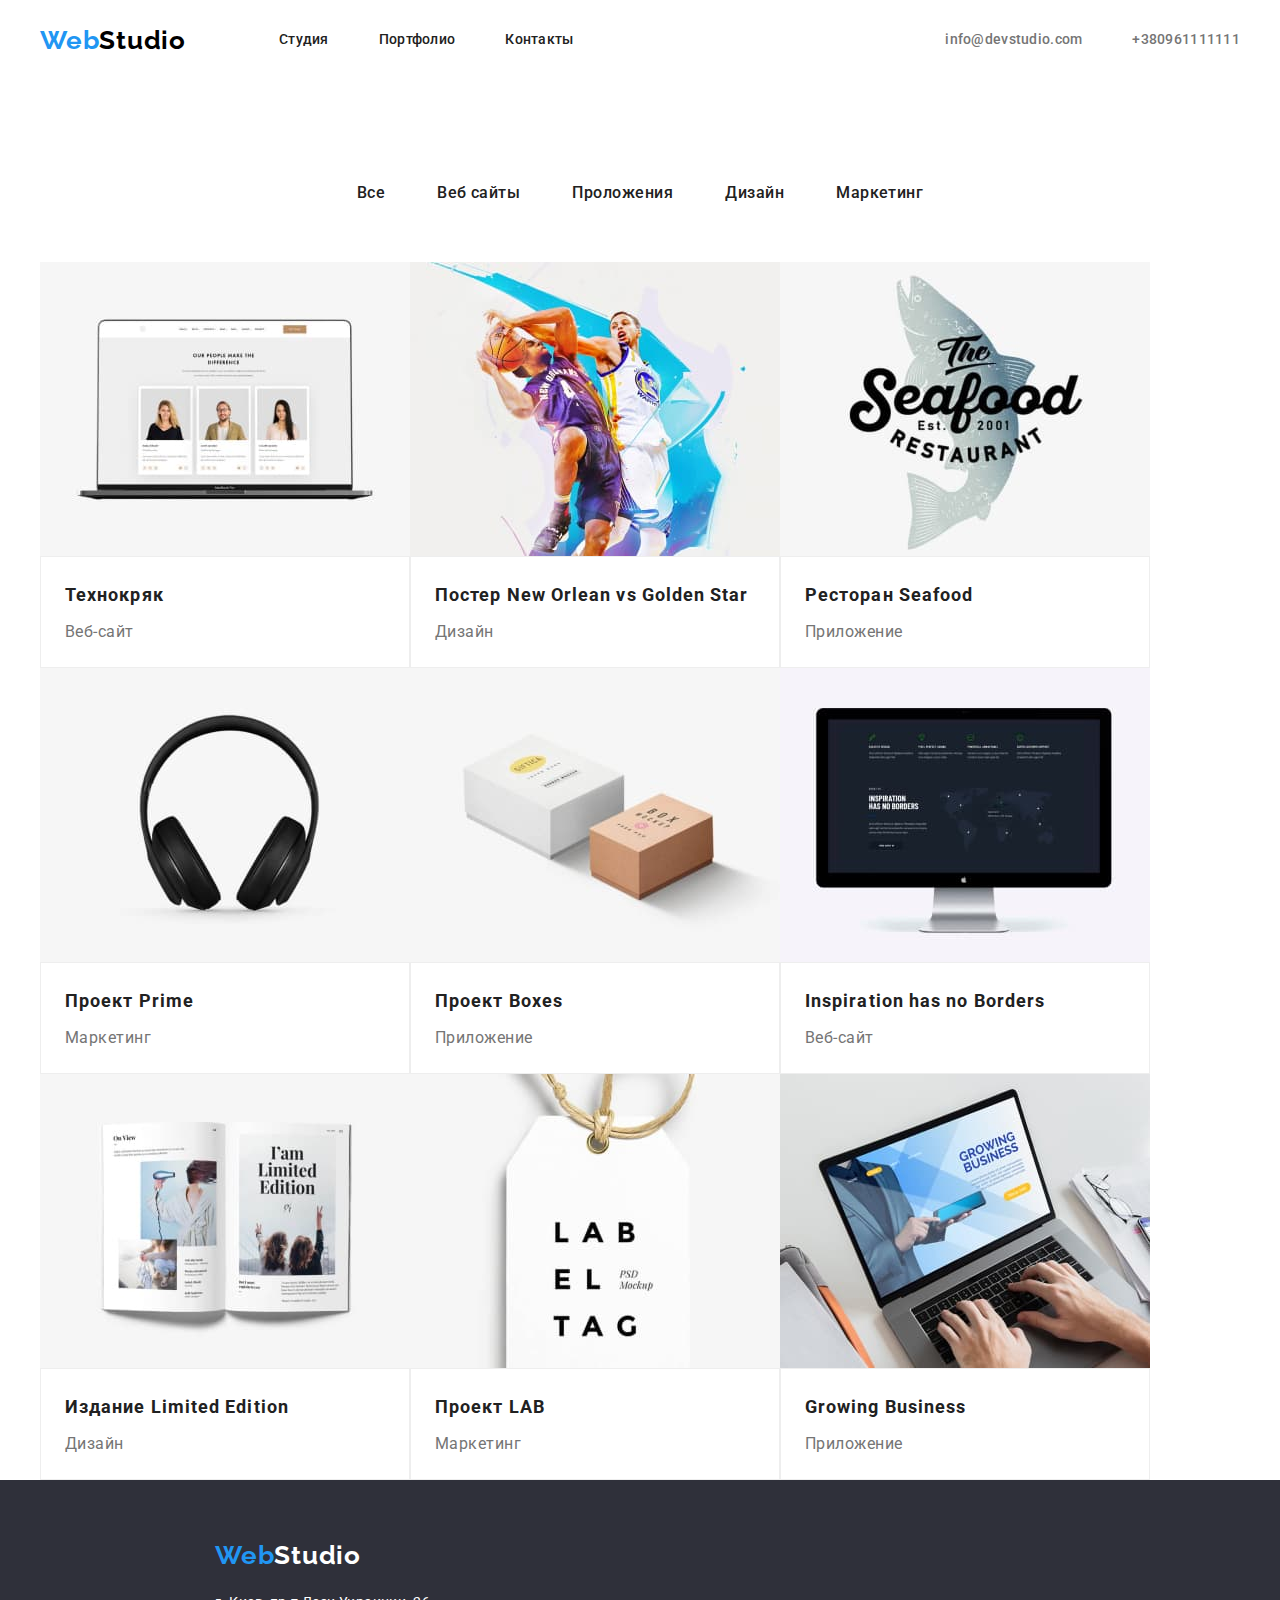
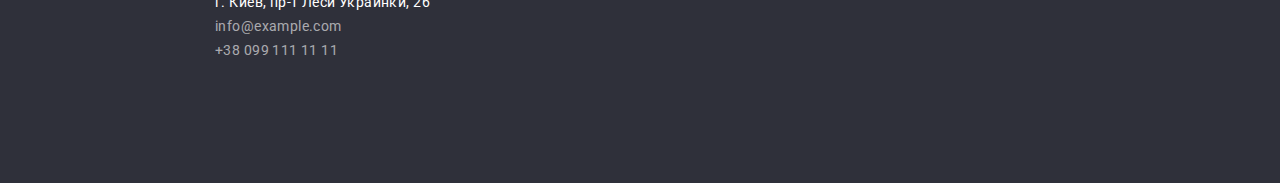
==== portfolio.html @ 714eb47f "HW3 start" ====
<!DOCTYPE html>
<html lang="en">
<head>
    <meta charset="UTF-8">
    <meta http-equiv="X-UA-Compatible" content="IE=edge">
    <meta name="viewport" content="width=device-width, initial-scale=1.0">
    <title>Document</title>
    <link rel="preconnect" href="https://fonts.googleapis.com">
    <link rel="preconnect" href="https://fonts.gstatic.com" crossorigin>
    <link href="https://fonts.googleapis.com/css2?family=Raleway:wght@700&family=Roboto:wght@400;500;700;900&display=swap"
        rel="stylesheet">
    <link rel="stylesheet" href="https://cdnjs.cloudflare.com/ajax/libs/modern-normalize/1.1.0/modern-normalize.min.css"
        integrity="sha512-wpPYUAdjBVSE4KJnH1VR1HeZfpl1ub8YT/NKx4PuQ5NmX2tKuGu6U/JRp5y+Y8XG2tV+wKQpNHVUX03MfMFn9Q=="
        crossorigin="anonymous" referrerpolicy="no-referrer" />
    <link rel="stylesheet" href="./css/styles.css">
</head>
<body>
    <!--портфолио-->
    <header class="header-container">
        <div class="container">
            <nav class="main-nav">
                <a href="" lang="en" class="logo"><span class="logo-web">Web</span>Studio</a>
                <ul class="header-nav list">
                    <li class="item"><a href="./index.html" class="header-nav link">Студия</a></li>
                    <li class="item"><a href="./portfolio.html" class="header-nav link">Портфолио</a></li>
                    <li class="item"><a href="" class="header-nav link">Контакты</a></li>
                </ul>
                <div class="header-contact">
                    <ul class="header-auth list">
                        <li class="item"><a href="" class="header-auth link">info@devstudio.com</a></li>
                        <li class="item"><a href="tel:+380961111111" class="header-auth link">+380961111111</a></li>
                    </ul>
                </div>
            </nav>
        </div>
    </header>
    <!--галерея-->
    <main>
    <section class="gallary">
        <div class="container">
         <ul class="gallery-list list">
            <li><button type="button" class="gallary-button">Все</button></li>
            <li><button type="button" class="gallary-button">Веб сайты</button></li>
            <li><button type="button" class="gallary-button">Проложения</button></li>
            <li><button type="button" class="gallary-button">Дизайн</button></li>
            <li><button type="button" class="gallary-button">Маркетинг</button></li>
         </ul>

        <ul class="secondary-list list">
                <li>
                    <article class="card">
                        <img src="./images/computer2.jpg" alt="computer2" width="370" height="294" class="gallary-img">
                        <div class="img-info">
                            <h3 class="gallery-title title">Технокряк</h3>
                            <p class="gallery-text text">Веб-сайт</p>
                        </div>
                    </article>
                    
                </li>
                <li>
                    <article class="card">
                        <img src="./images/neworlean.jpg" alt="new orlean" width="370" height="294" class="gallary-img">
                        <div class="img-info">
                            <h3 class="gallery-title title">Постер New Orlean vs Golden Star</h3>
                            <p class="gallery-text text">Дизайн</p>
                        </div>
                    </article>
                    
                </li>
                <li>
                    <article class="card">
                        <img src="./images/restoran.jpg" alt="restoran" width="370" height="294" class="gallary-img">
                        <div class="img-info">
                            <h3 class="gallery-title title">Ресторан Seafood</h3>
                            <p class="gallery-text text">Приложение</p>
                        </div>
                    </article>
                    
                </li>
                <li>
                    <article class="card">
                        <img src="./images/prime.jpg" alt="prime" width="370" height="294" class="gallary-img">
                        <div class="img-info">
                            <h3 class="gallery-title">Проект Prime</h3>
                            <p class="gallery-text text">Маркетинг</p>
                        </div>
                    </article>
                    
                </li>
                <li>
                    <article class="card">
                        <img src="./images/boxes.jpg" alt="boxes" width="370" height="294" class="gallary-img">
                        <div class="img-info">
                            <h3 class="gallery-title title">Проект Boxes</h3>
                            <p class="gallery-text text">Приложение</p>
                        </div>
                    </article>

                </li>
                <li>
                    <article class="card">
                        <img src="./images/monotor.jpg" alt="monotor" width="370" height="294" class="gallary-img">
                        <div class="img-info">
                            <h3 class="gallery-title title">Inspiration has no Borders</h3>
                            <p class="gallery-text text">Веб-сайт</p>
                        </div>
                    </article>
                    
                </li>
                <li>
                    <article class="card">
                        <img src="./images/limitededition.jpg" alt="limited edition" width="370" height="294" class="gallary-img">
                        <div class="img-info">
                            <h3 class="gallery-title title">Издание Limited Edition</h3>
                            <p class="gallery-text text">Дизайн</p>
                        </div>
                    </article>
                </li>
                <li>
                    <article class="card">
                        <img src="./images/projectlab.jpg" alt="project lab" width="370" height="294" class="gallary-img">
                        <div class="img-info">
                            <h3 class="gallery-title title">Проект LAB</h3>
                            <p class="gallery-text text">Маркетинг</p>
                        </div>
                    </article>
                    
                   
                </li>
                <li>
                    <article class="card">
                        <img src="./images/growing.jpg" alt="growing" width="370" height="294" class="gallary-img">
                        <div class="img-info">
                            <h3 class="gallery-title title">Growing Business</h3>
                            <p class="gallery-text text">Приложение</p>
                        </div>
                    </article>
                   
                </li>
                </ul>
            </div>
            
    </section>
                               <!--футер-->
<footer class="footer">
    <div class="container-footer">
        <a href="" lang="en" class="logo logo-footer"><span class="logo-web">Web</span>Studio</a>
        <ul class="footer-list list">
            <li class="footer-item">
                <address class="address">
                    <p class="footer-text text">г. Киев, пр-т Леси Украинки, 26</p> <a href="info@example.com"
                        class="address-link">info@example.com</a><br /> <a href="tel+38-099-111-11-11"
                        class="address-link link">+38 099 111 11 11</a>
                </address>
            </li>
        </ul>
    </div>
</footer>
    </main>
    </body>
    
    </html>
---- css/styles.css ----
/* фон header #FFFFFF  */
/* основной фон #F5F5F5 */
/* темный фон #2F303A */
/* серый фон #F5F4FA*/
/* основной текст #757575 */
/* цыет заголовков #212121 */
/* белый цвет #FFFFFF */
/* акцент #2196F3 */

:root {
    --color-text:#757575;
    --color-h:#212121;
    --white-color-text:#FFFFFF;
    --accent:#2196F3;
    --logo-color:#000000;
    --darc-bgc:#2F303A;
    --second-bgc:#F5F5F5;
    --third-bgc-color:#F5F4FA;
}
section {
    display: block;
}
p, h1, h2, h3, h4, h5, h6 {
    margin: 0;
}
ul {
    margin: 0;
    padding: 0;
}
body {
    margin: 0;
    font-family: 'Roboto', sans-serif;
    color: var(--color-text);
}
.list {
    list-style: none;
    margin: 0;
    padding: 0;
}
button {
   cursor: pointer;
}
address {
    font-style: normal;
}
img {
    display: block;
    max-width: 100%;
    height: auto;
}

.section {
    padding-top: 94px;
    padding-bottom: 94px;
}
.header-auth {
    text-decoration: none;
}

.section-title {
    color: var(--color-h);
    font-size: 36px;
    line-height: 1.16;
    text-align: center;
    letter-spacing: 0.03em;
}
.container {
        width: 1200px;
        padding-left: 30px;
        padding-right: 30px;
        margin-left: auto;
        margin-right: auto;
        /* outline: 2px solid red */
}

.visually-hidden {
    position: absolute;
    white-space: nowrap;
    width: 1px;
    height: 1px;
    overflow: hidden;
    border: 0;
    padding: 0;
    clip: rect(0 0 0 0);
    clip-path: inset(50%);
    margin: -1px;
}

/*---------Шапка сайта--------- */
.main-nav {
    display: flex;
    align-items: center;
}
.logo {
    margin-right: 93px;
    color: var(--logo-color);
    font-family: 'Raleway', sans-serif;
    font-weight: 700;
    font-size: 26px;
    line-height: 1.19;
    letter-spacing: 0.03em;
    text-decoration: none;

}
.logo-web {
    color: var(--accent);
}

.header-nav {
    column-gap: 50px;
    display: flex;
    font-weight: 500;
    font-size: 14px;
    line-height: 1.14;
    letter-spacing: 0.02em;
    text-decoration: none
}

.header-nav {
    color: var(--color-h);
}
.header-nav:hover,
.header-nav:focus {
    color: var(--accent);
}
.header-contact {
    margin-left: auto;
    padding-top: 32px;
    padding-bottom: 32px;
}

.header-auth {
        column-gap: 50px;
        display: flex;

        color: var(--accent);
        font-family: 'Roboto';
        font-style: normal;
        font-weight: 500;
        font-size: 14px;
        line-height: 1.14;
        letter-spacing: 0.02em;
        color: #757575;
}

.header-auth.link{
    color: var(--color-text);
}
.header-auth.link:hover,
.header-auth.link:focus {
    color: var(--accent);
}

/* -----------Герой-------- */
.hero {
    background-color: var(--darc-bgc);
    background-color: var(--darc-bgc);
    text-align: center;
    display: block;
    padding-top: 200px;
    padding-bottom: 280px;
        
}

.hero-title {
    max-width: 696px;
    margin: 0 auto 30px;
    color: var(--white-color-text);
    font-weight: 900;
    font-size: 44px;
    line-height: 1.36;
    text-align: center;
    letter-spacing: 0.06em;
    text-transform: uppercase;
}

.hero-button {
    margin: 0 auto;
    display: inline-block;
    padding: 10px 32px;

    color: var(--white-color-text);
    background-color: var(--accent);
    font-family: inherit;
    font-weight: 700;
    font-size: 16px;
    line-height: 1.88;
    display: flex;
    align-items: center;
    text-align: center;
    letter-spacing: 0.06em;
    box-shadow: 0px 4px 4px rgba(0, 0, 0, 0.15);
     border-radius: 4px;
    border: none;
}
.hero-button:hover,
.hero-button:focus {
    background-color: #188CE8;
}


/* -------Преимущества-------- */

.benefits {
    display: flex;
    background-color: var(--second-bgc);
}
 .benefits-list {
    margin-top: 94px;
    margin-bottom: 94px;
    display: flex;
    column-gap: 30px;
 }


.benefits-item-title {
        padding-bottom: 10px;

        font-family: 'Roboto';
        font-style: normal;
        font-weight: 700;
        font-size: 14px;
        line-height: 16px;
        letter-spacing: 0.03em;
        text-transform: uppercase;
        color: #212121;
}

.item-text {
    font-family: 'Roboto';
    font-style: normal;
    font-weight: 400;
    font-size: 14px;
    line-height: 1.71;
    letter-spacing: 0.03em;
    color: #757575;
}

/* --------Примеры работ----- */
.examples-title {color: #212121;}
.examples-list {
    display: flex;
    column-gap: 30px;
}
.examples-title {
        margin-top: 0;
        margin-bottom: 50px;
    
        color: var(--color-h);
    
        font-size: 36px;
        line-height: 1.16;
        text-align: center;
        letter-spacing: 0.03em;
}
.examples-item {
    margin-bottom: 94px;
}
/* ---------Сотрудники-------- */
.employees {
    background-color: var(--third-bgc-color);
}
.employees-list {
    display: flex;
    column-gap: 30px;
}
.employees-item {
    margin-bottom: 94px;
    width: calc((100%-90px)/4);
    background: #FFFFFF;
    box-shadow: 0px 1px 3px rgba(0, 0, 0, 0.12),
                0px 1px 1px rgba(0, 0, 0, 0.14),
                0px 2px 1px rgba(0, 0, 0, 0.2);
    border-radius: 0px 0px 4px 4px;
    overflow: hidden;          
}


.employees-itemw {
    margin-bottom: 10px;
   
    color: var(--color-h);
    font-weight: 500;
    font-size: 16px;
    line-height: 1.18;
    text-align: center;
    letter-spacing: 0.03em;
}
.workers-text {
    padding-top: 30px;
    padding-bottom: 30px;
}
.item-text-emp {
    font-family: 'Roboto';
        font-style: normal;
        font-weight: 400;
        font-size: 16px;
        line-height: 1.18;
        text-align: center;
        letter-spacing: 0.03em;
        color: #757575;
}
.employees-title {
        margin-top: 0;
        margin-bottom: 50px;
        
        color: var(--color-h);
        font-weight: 700;
        font-size: 36px;
        line-height: 1.16;
        text-align: center;
        letter-spacing: 0.03em;
        color: #212121;
    }
/* ---------Footer--------- */
.footer {
    padding-top: 60px;
    padding-bottom: 60px;
    background-color: var(--darc-bgc);
}
.container-footer {
    margin-left: 215px;
}
.logo-footer {
    margin-top: 0;
    
}

.footer-logo {
    color: var(--white-color-text);
}
.logo-footer {
    color: var(--white-color-text);
}
.footer-list {
    margin-bottom: 60px;
    margin-top: 20px;
}

.address {
    color: var(--white-color-text);
    font-style: normal;
    font-weight: 400;
    font-size: 14px;
    line-height: 1.71;
    letter-spacing: 0.03em;
}

.address-link {
    color: rgba(255, 255, 255, 0.6);
    text-decoration: none;
    font-weight: 400;
    font-size: 14px;
    line-height: 1.71;
    letter-spacing: 0.03em;
}

.address-link:hover,
.address-link:focus {
    color: var(--accent);
}



/* --------Портфолио------- */
.gallary {
    margin-top: 94px;
}
.gallary-button {
     padding: 6px 22px;
    text-align: center; 

     color: var(--color-h); 

    font-family: 'Roboto';
        font-style: normal;
        font-weight: 500;
        font-size: 16px;
        line-height: 1.62;
        text-align: center;
        letter-spacing: 0.03em;
        color: #212121;
        border: none;
        background: #FFFFFF;
}
.gallery-list {
    display: flex;
    margin-bottom: 50px;
    justify-content: center;
    column-gap: 8px;
}

.gallary-button:hover,
.gallary-button:focus {
    color: var(--white-color-text);
    background-color: var(--accent);
}
.secondary-list {
    display: flex;
    flex-wrap: wrap;
    
    }
.card {
    flex-basis: calc((100%/3 - 30px));
}
.img-info {
    padding: 20px 24px;
    background: #FFFFFF;
    border: 1px solid #EEEEEE;
}

.gallery-title {
    margin-bottom: 4px;

    color: var(--color-h);
    font-size: 18px;
    line-height: 2;
    letter-spacing: 0.06em;
}

.gallery-text {
    font-size: 16px;
    line-height: 1.88;
    letter-spacing: 0.03em;
}
.footer-logo {text-decoration: none;}
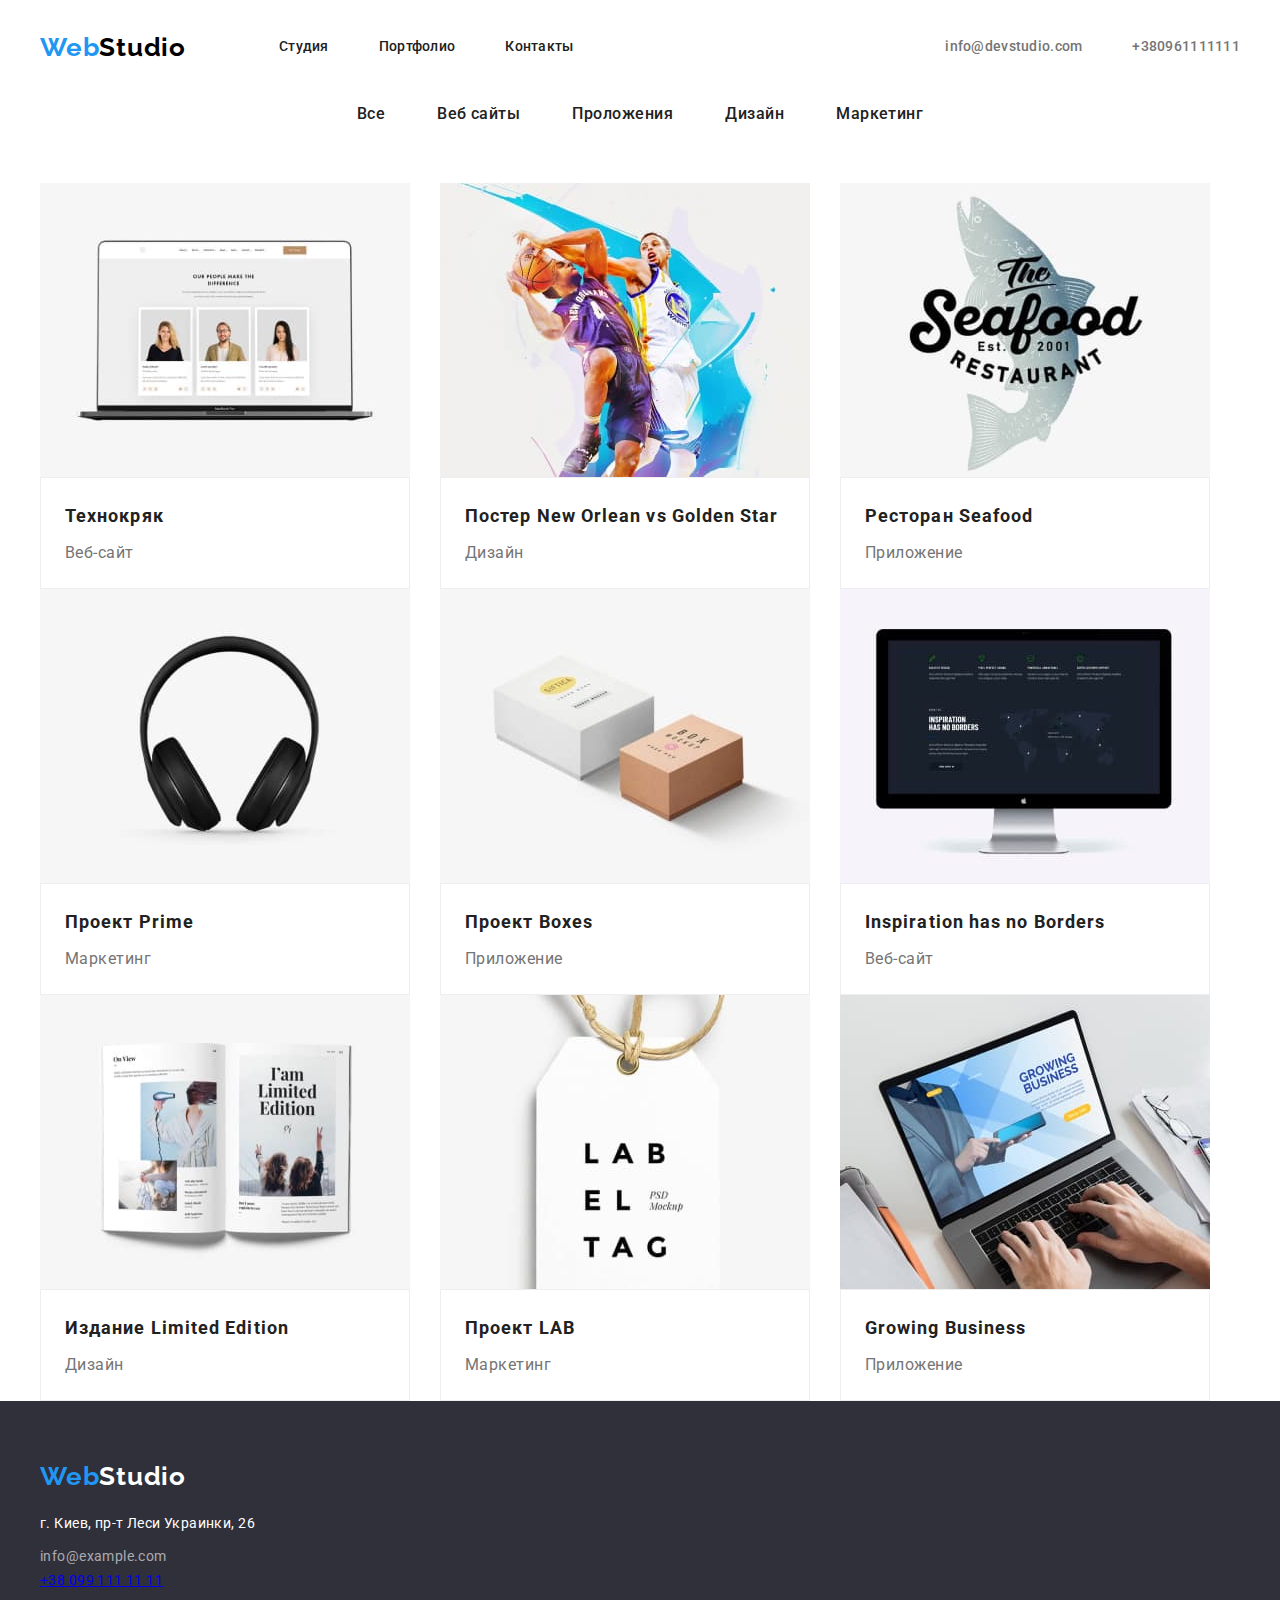
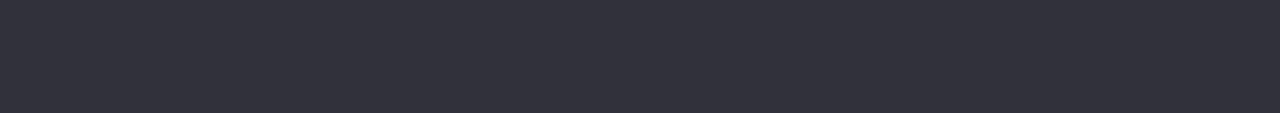
==== commit d272cde9: "внес изменения размеров padding в footer, в галлереи портфолио," ====
--- a/portfolio.html
+++ b/portfolio.html
@@ -37,6 +37,7 @@
     <!--галерея-->
     <main>
     <section class="gallary">
+        <h2 class="visually-hidden">галерея</h2>
         <div class="container">
          <ul class="gallery-list list">
             <li><button type="button" class="gallary-button">Все</button></li>
@@ -143,14 +144,14 @@
     </section>
                                <!--футер-->
 <footer class="footer">
-    <div class="container-footer">
+    <div class="container">
         <a href="" lang="en" class="logo logo-footer"><span class="logo-web">Web</span>Studio</a>
         <ul class="footer-list list">
             <li class="footer-item">
                 <address class="address">
-                    <p class="footer-text text">г. Киев, пр-т Леси Украинки, 26</p> <a href="info@example.com"
-                        class="address-link">info@example.com</a><br /> <a href="tel+38-099-111-11-11"
-                        class="address-link link">+38 099 111 11 11</a>
+                    <p class="footer-text text">г. Киев, пр-т Леси Украинки, 26</p> 
+                    <a href="info@example.com"class="address-link">info@example.com</a><br />            
+                    <a  href="tel+38-099-111-11-11 class="address-link link">+38 099 111 11 11</a>
                 </address>
             </li>
         </ul>
--- a/css/styles.css
+++ b/css/styles.css
@@ -66,8 +66,8 @@
 }
 .container {
         width: 1200px;
-        padding-left: 30px;
-        padding-right: 30px;
+        padding-left: 15px;
+        padding-right: 15px;
         margin-left: auto;
         margin-right: auto;
         /* outline: 2px solid red */
@@ -87,6 +87,10 @@
 }
 
 /*---------Шапка сайта--------- */
+.header-container {
+    padding-top: 32px;
+        padding-bottom: 32px;
+}
 .main-nav {
     display: flex;
     align-items: center;
@@ -125,8 +129,6 @@
 }
 .header-contact {
     margin-left: auto;
-    padding-top: 32px;
-    padding-bottom: 32px;
 }
 
 .header-auth {
@@ -158,7 +160,7 @@
     text-align: center;
     display: block;
     padding-top: 200px;
-    padding-bottom: 280px;
+    padding-bottom: 200px;
         
 }
 
@@ -200,14 +202,26 @@
 
 
 /* -------Преимущества-------- */
-
-.benefits {
-    display: flex;
-    background-color: var(--second-bgc);
-}
- .benefits-list {
+.cont {
+    box-sizing: border-box;
+    padding-left: 15px;
+    padding-right: 15px;
+    width: 1200px;
+    margin-left: auto;
+    margin-right: auto;
+ }
+.benefits-main {
     margin-top: 94px;
     margin-bottom: 94px;
+}
+.benefits-item {
+    max-width: 270px;
+}
+
+.benefits {
+    display: flex;
+}
+ .benefits-list {
     display: flex;
     column-gap: 30px;
  }
@@ -237,15 +251,17 @@
 }
 
 /* --------Примеры работ----- */
+.examples {
+    padding-top: 94px;
+        padding-bottom: 94px;
+}
 .examples-title {color: #212121;}
 .examples-list {
     display: flex;
     column-gap: 30px;
 }
 .examples-title {
-        margin-top: 0;
-        margin-bottom: 50px;
-    
+        padding-bottom: 50px;
         color: var(--color-h);
     
         font-size: 36px;
@@ -253,11 +269,11 @@
         text-align: center;
         letter-spacing: 0.03em;
 }
-.examples-item {
-    margin-bottom: 94px;
-}
+
 /* ---------Сотрудники-------- */
 .employees {
+    padding-top: 30px;
+    padding-bottom: 30px;
     background-color: var(--third-bgc-color);
 }
 .employees-list {
@@ -277,7 +293,7 @@
 
 
 .employees-itemw {
-    margin-bottom: 10px;
+    margin-bottom: 9px;
    
     color: var(--color-h);
     font-weight: 500;
@@ -286,11 +302,11 @@
     text-align: center;
     letter-spacing: 0.03em;
 }
-.workers-text {
-    padding-top: 30px;
-    padding-bottom: 30px;
+.workers-img {
+    margin-bottom: 30px;
 }
 .item-text-emp {
+    margin-bottom: 30px;
     font-family: 'Roboto';
         font-style: normal;
         font-weight: 400;
@@ -301,9 +317,6 @@
         color: #757575;
 }
 .employees-title {
-        margin-top: 0;
-        margin-bottom: 50px;
-        
         color: var(--color-h);
         font-weight: 700;
         font-size: 36px;
@@ -319,7 +332,7 @@
     background-color: var(--darc-bgc);
 }
 .container-footer {
-    margin-left: 215px;
+    /* margin-left: 215px; */
 }
 .logo-footer {
     margin-top: 0;
@@ -347,6 +360,7 @@
 }
 
 .address-link {
+    margin-bottom: 9px;
     color: rgba(255, 255, 255, 0.6);
     text-decoration: none;
     font-weight: 400;
@@ -364,7 +378,7 @@
 
 /* --------Портфолио------- */
 .gallary {
-    margin-top: 94px;
+    /* margin-top: 94px; */
 }
 .gallary-button {
      padding: 6px 22px;
@@ -396,6 +410,7 @@
     background-color: var(--accent);
 }
 .secondary-list {
+    column-gap: 30px;
     display: flex;
     flex-wrap: wrap;
     
@@ -423,4 +438,8 @@
     line-height: 1.88;
     letter-spacing: 0.03em;
 }
-.footer-logo {text-decoration: none;}+.footer-logo {text-decoration: none;}
+
+.footer-text {
+    margin-bottom: 9px;
+}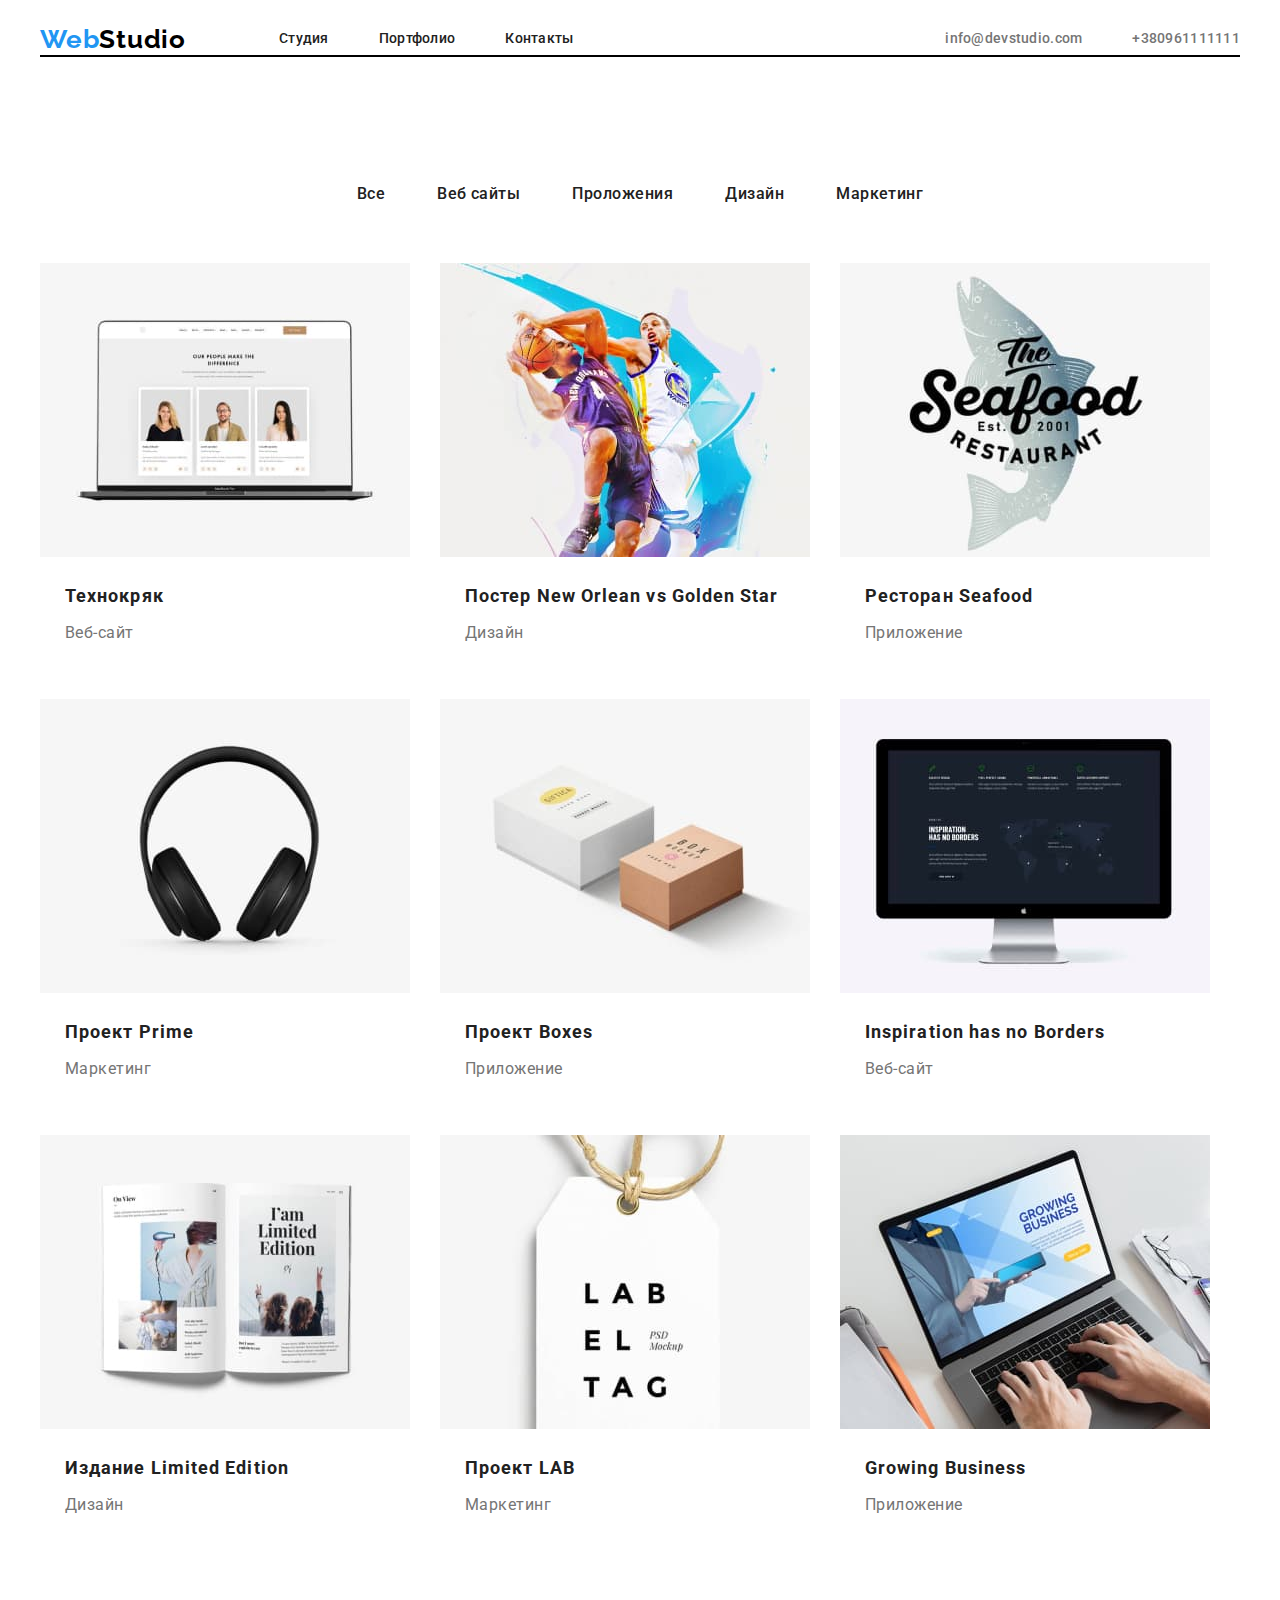
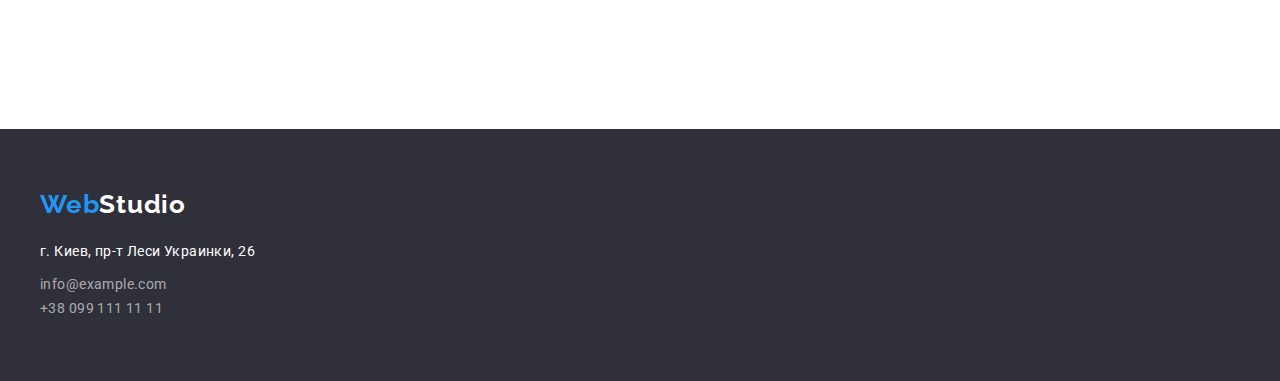
==== commit fe9d1822: "padding" ====
--- a/portfolio.html
+++ b/portfolio.html
@@ -149,9 +149,9 @@
         <ul class="footer-list list">
             <li class="footer-item">
                 <address class="address">
-                    <p class="footer-text text">г. Киев, пр-т Леси Украинки, 26</p> 
-                    <a href="info@example.com"class="address-link">info@example.com</a><br />            
-                    <a  href="tel+38-099-111-11-11 class="address-link link">+38 099 111 11 11</a>
+                    <p class="footer-text text">г. Киев, пр-т Леси Украинки, 26</p> <a href="info@example.com"
+                        class="address-link">info@example.com</a><br /> <a href="tel+38-099-111-11-11"
+                        class="address-link link">+38 099 111 11 11</a>
                 </address>
             </li>
         </ul>
--- a/css/styles.css
+++ b/css/styles.css
@@ -40,9 +40,10 @@
 button {
    cursor: pointer;
 }
-address {
+address { 
     font-style: normal;
 }
+
 img {
     display: block;
     max-width: 100%;
@@ -88,8 +89,8 @@
 
 /*---------Шапка сайта--------- */
 .header-container {
-    padding-top: 32px;
-        padding-bottom: 32px;
+    padding-top: 24px;
+        padding-bottom: 24px;
 }
 .main-nav {
     display: flex;
@@ -211,8 +212,7 @@
     margin-right: auto;
  }
 .benefits-main {
-    margin-top: 94px;
-    margin-bottom: 94px;
+    padding-top: 94px;
 }
 .benefits-item {
     max-width: 270px;
@@ -272,8 +272,8 @@
 
 /* ---------Сотрудники-------- */
 .employees {
-    padding-top: 30px;
-    padding-bottom: 30px;
+    padding-top: 94px;
+    padding-bottom: 94px;
     background-color: var(--third-bgc-color);
 }
 .employees-list {
@@ -281,7 +281,6 @@
     column-gap: 30px;
 }
 .employees-item {
-    margin-bottom: 94px;
     width: calc((100%-90px)/4);
     background: #FFFFFF;
     box-shadow: 0px 1px 3px rgba(0, 0, 0, 0.12),
@@ -317,6 +316,7 @@
         color: #757575;
 }
 .employees-title {
+        padding-bottom: 50px;
         color: var(--color-h);
         font-weight: 700;
         font-size: 36px;
@@ -346,7 +346,6 @@
     color: var(--white-color-text);
 }
 .footer-list {
-    margin-bottom: 60px;
     margin-top: 20px;
 }
 
@@ -378,8 +377,11 @@
 
 /* --------Портфолио------- */
 .gallary {
-    /* margin-top: 94px; */
-}
+    padding-top: 94px;
+    padding-bottom: 94px;
+    
+}
+
 .gallary-button {
      padding: 6px 22px;
     text-align: center; 
@@ -410,7 +412,8 @@
     background-color: var(--accent);
 }
 .secondary-list {
-    column-gap: 30px;
+    margin-bottom: 94px;
+    gap: 30px;
     display: flex;
     flex-wrap: wrap;
     
@@ -421,7 +424,7 @@
 .img-info {
     padding: 20px 24px;
     background: #FFFFFF;
-    border: 1px solid #EEEEEE;
+    border: 1px solid #ffffff;
 }
 
 .gallery-title {
@@ -442,4 +445,11 @@
 
 .footer-text {
     margin-bottom: 9px;
-}+}
+.address > a  {
+    padding-bottom: 9px;
+}
+
+.main-nav {
+    border-bottom: 2px solid black;
+}
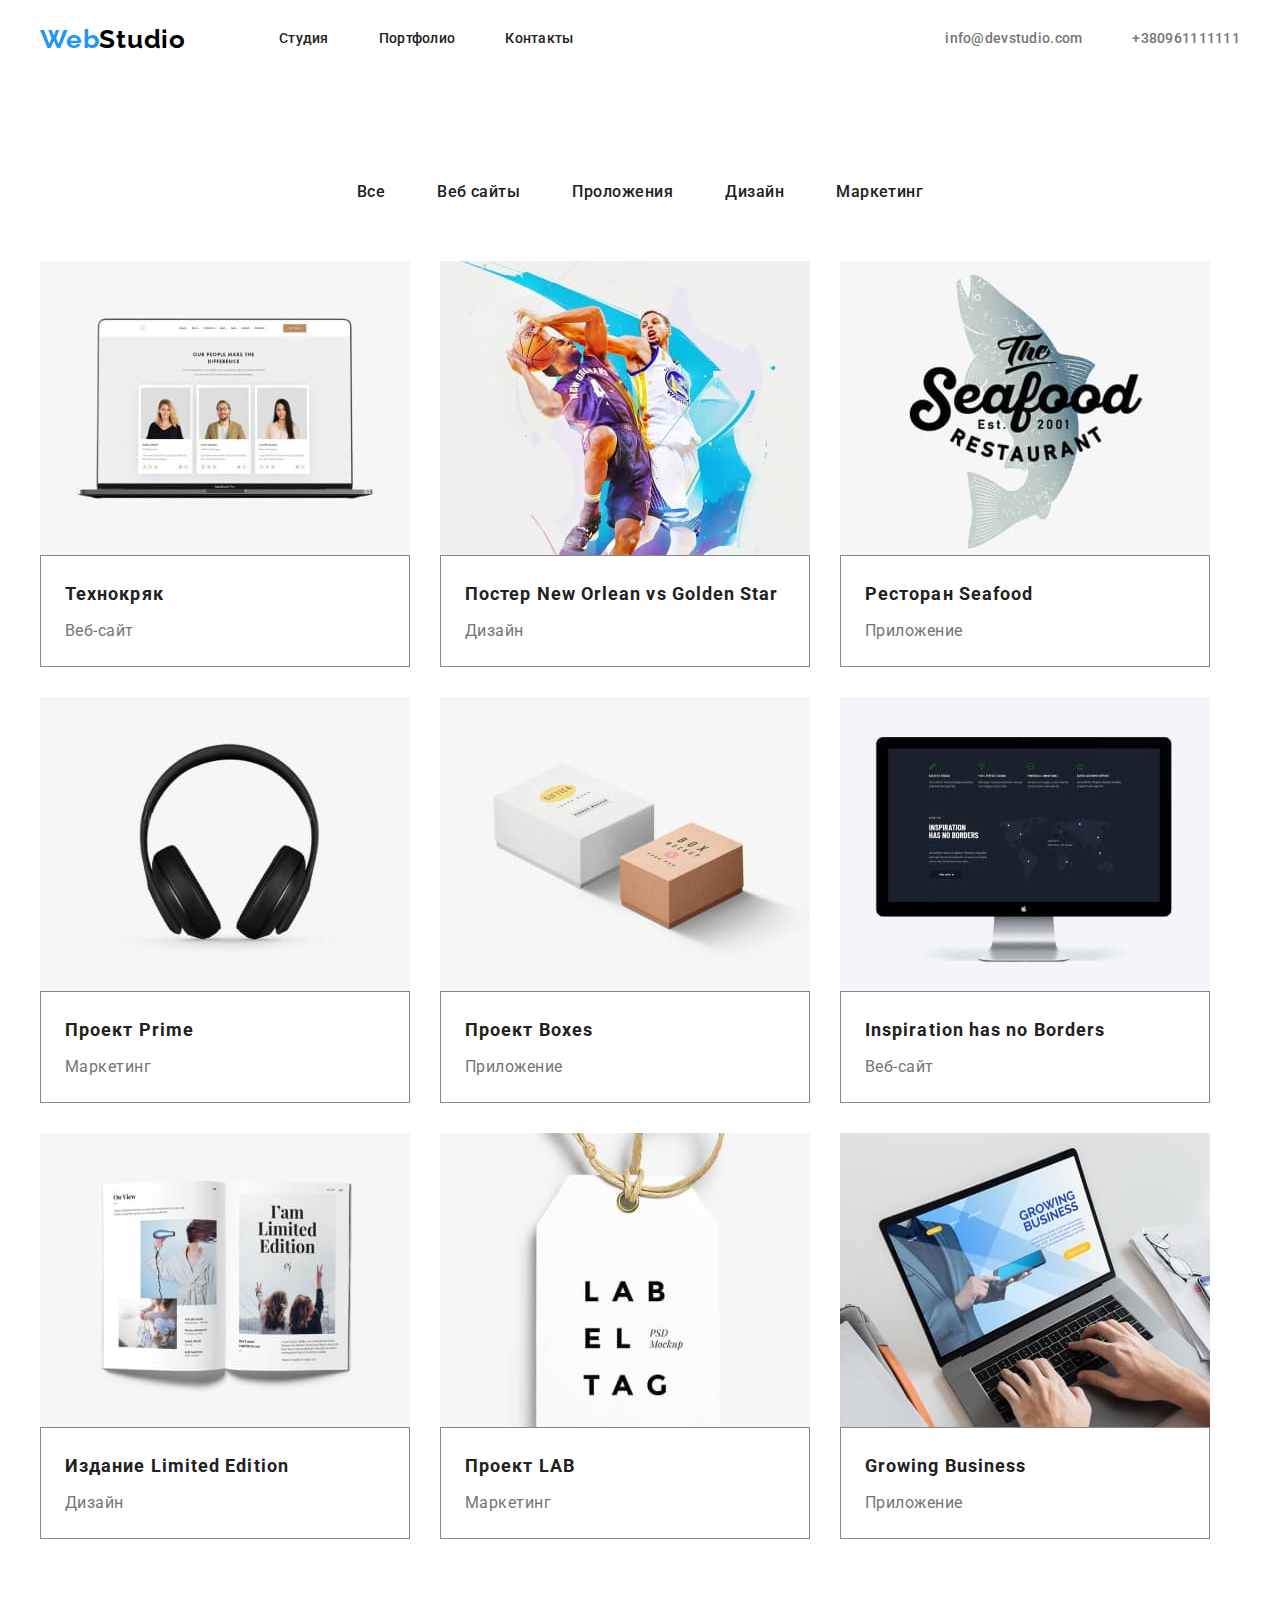
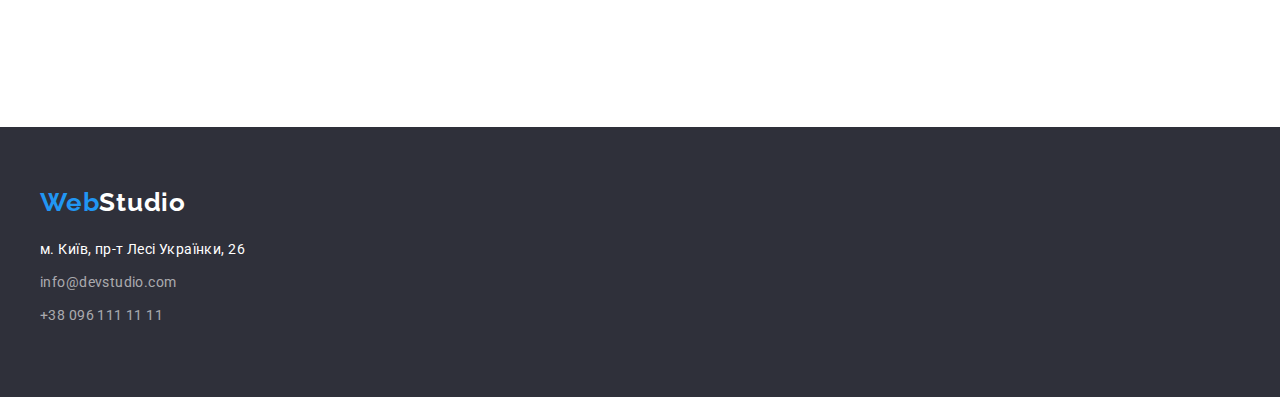
==== commit 5e73fce9: "border" ====
--- a/portfolio.html
+++ b/portfolio.html
@@ -16,7 +16,7 @@
 </head>
 <body>
     <!--портфолио-->
-    <header class="header-container">
+    <header class="header-container portfolio">
         <div class="container">
             <nav class="main-nav">
                 <a href="" lang="en" class="logo"><span class="logo-web">Web</span>Studio</a>
@@ -144,17 +144,13 @@
     </section>
                                <!--футер-->
 <footer class="footer">
-    <div class="container">
+    <div class="container footer-container">
         <a href="" lang="en" class="logo logo-footer"><span class="logo-web">Web</span>Studio</a>
-        <ul class="footer-list list">
-            <li class="footer-item">
-                <address class="address">
-                    <p class="footer-text text">г. Киев, пр-т Леси Украинки, 26</p> <a href="info@example.com"
-                        class="address-link">info@example.com</a><br /> <a href="tel+38-099-111-11-11"
-                        class="address-link link">+38 099 111 11 11</a>
-                </address>
-            </li>
-        </ul>
+        <address class="address">
+            <p class="address-margin"> м. Київ, пр-т Лесі Українки, 26<br></p>
+            <a href="mailto:info@devstudio.com" class="address-link address-margin">info@devstudio.com</a><br>
+            <a href="tel:+380961111111" class="address-link ">+38 096 111 11 11</a><br>
+        </address>
     </div>
 </footer>
     </main>
--- a/css/styles.css
+++ b/css/styles.css
@@ -1,4 +1,4 @@
-/* фон header #FFFFFF  */
+/* фон header #FFFFFF 
 /* основной фон #F5F5F5 */
 /* темный фон #2F303A */
 /* серый фон #F5F4FA*/
@@ -261,7 +261,7 @@
     column-gap: 30px;
 }
 .examples-title {
-        padding-bottom: 50px;
+        margin-bottom: 50px;
         color: var(--color-h);
     
         font-size: 36px;
@@ -301,7 +301,9 @@
     text-align: center;
     letter-spacing: 0.03em;
 }
-.workers-img {
+
+.workers-text {
+    margin-top: 30px;
     margin-bottom: 30px;
 }
 .item-text-emp {
@@ -316,7 +318,7 @@
         color: #757575;
 }
 .employees-title {
-        padding-bottom: 50px;
+        margin-bottom: 50px;
         color: var(--color-h);
         font-weight: 700;
         font-size: 36px;
@@ -326,28 +328,27 @@
         color: #212121;
     }
 /* ---------Footer--------- */
+
 .footer {
     padding-top: 60px;
     padding-bottom: 60px;
     background-color: var(--darc-bgc);
 }
-.container-footer {
-    /* margin-left: 215px; */
-}
+
+
 .logo-footer {
     margin-top: 0;
-    
+
 }
 
 .footer-logo {
     color: var(--white-color-text);
 }
+
 .logo-footer {
     color: var(--white-color-text);
 }
-.footer-list {
-    margin-top: 20px;
-}
+
 
 .address {
     color: var(--white-color-text);
@@ -359,8 +360,69 @@
 }
 
 .address-link {
+    display: block;
     margin-bottom: 9px;
     color: rgba(255, 255, 255, 0.6);
+    text-decoration: none;
+    font-weight: 400;
+    font-size: 14px;
+    line-height: 1.71;
+    letter-spacing: 0.03em;
+}
+
+.address-link:hover,
+.address-link:focus {
+    color: var(--accent);
+}
+
+.footer-logo {
+    text-decoration: none;
+}
+
+.footer-text {
+    margin-bottom: 9px;
+}
+
+.adress-link {
+    margin-bottom: 9px;
+}
+
+.header-container .portfolio .main-nav {
+    border-bottom: 1px solid black;
+}
+
+
+
+.footer {
+    background-color: var(--darc-bgc);
+    padding-top: 60px;
+    padding-bottom: 60px;
+}
+
+
+.address {
+    color: var(--white-color-text);
+
+    font-style: normal;
+    font-weight: 400;
+    font-size: 14px;
+    line-height: 1.71;
+    letter-spacing: 0.03em;
+}
+
+.address-margin {
+    margin-top: 20px;
+    margin-bottom: 9px;
+}
+
+.address .address-link {
+    margin-top: 0;
+    display: inline-block;
+}
+
+.address-link {
+    color: rgba(255, 255, 255, 0.6);
+
     text-decoration: none;
     font-weight: 400;
     font-size: 14px;
@@ -424,7 +486,7 @@
 .img-info {
     padding: 20px 24px;
     background: #FFFFFF;
-    border: 1px solid #ffffff;
+    border: 1px solid #878787;
 }
 
 .gallery-title {
@@ -441,15 +503,3 @@
     line-height: 1.88;
     letter-spacing: 0.03em;
 }
-.footer-logo {text-decoration: none;}
-
-.footer-text {
-    margin-bottom: 9px;
-}
-.address > a  {
-    padding-bottom: 9px;
-}
-
-.main-nav {
-    border-bottom: 2px solid black;
-}
